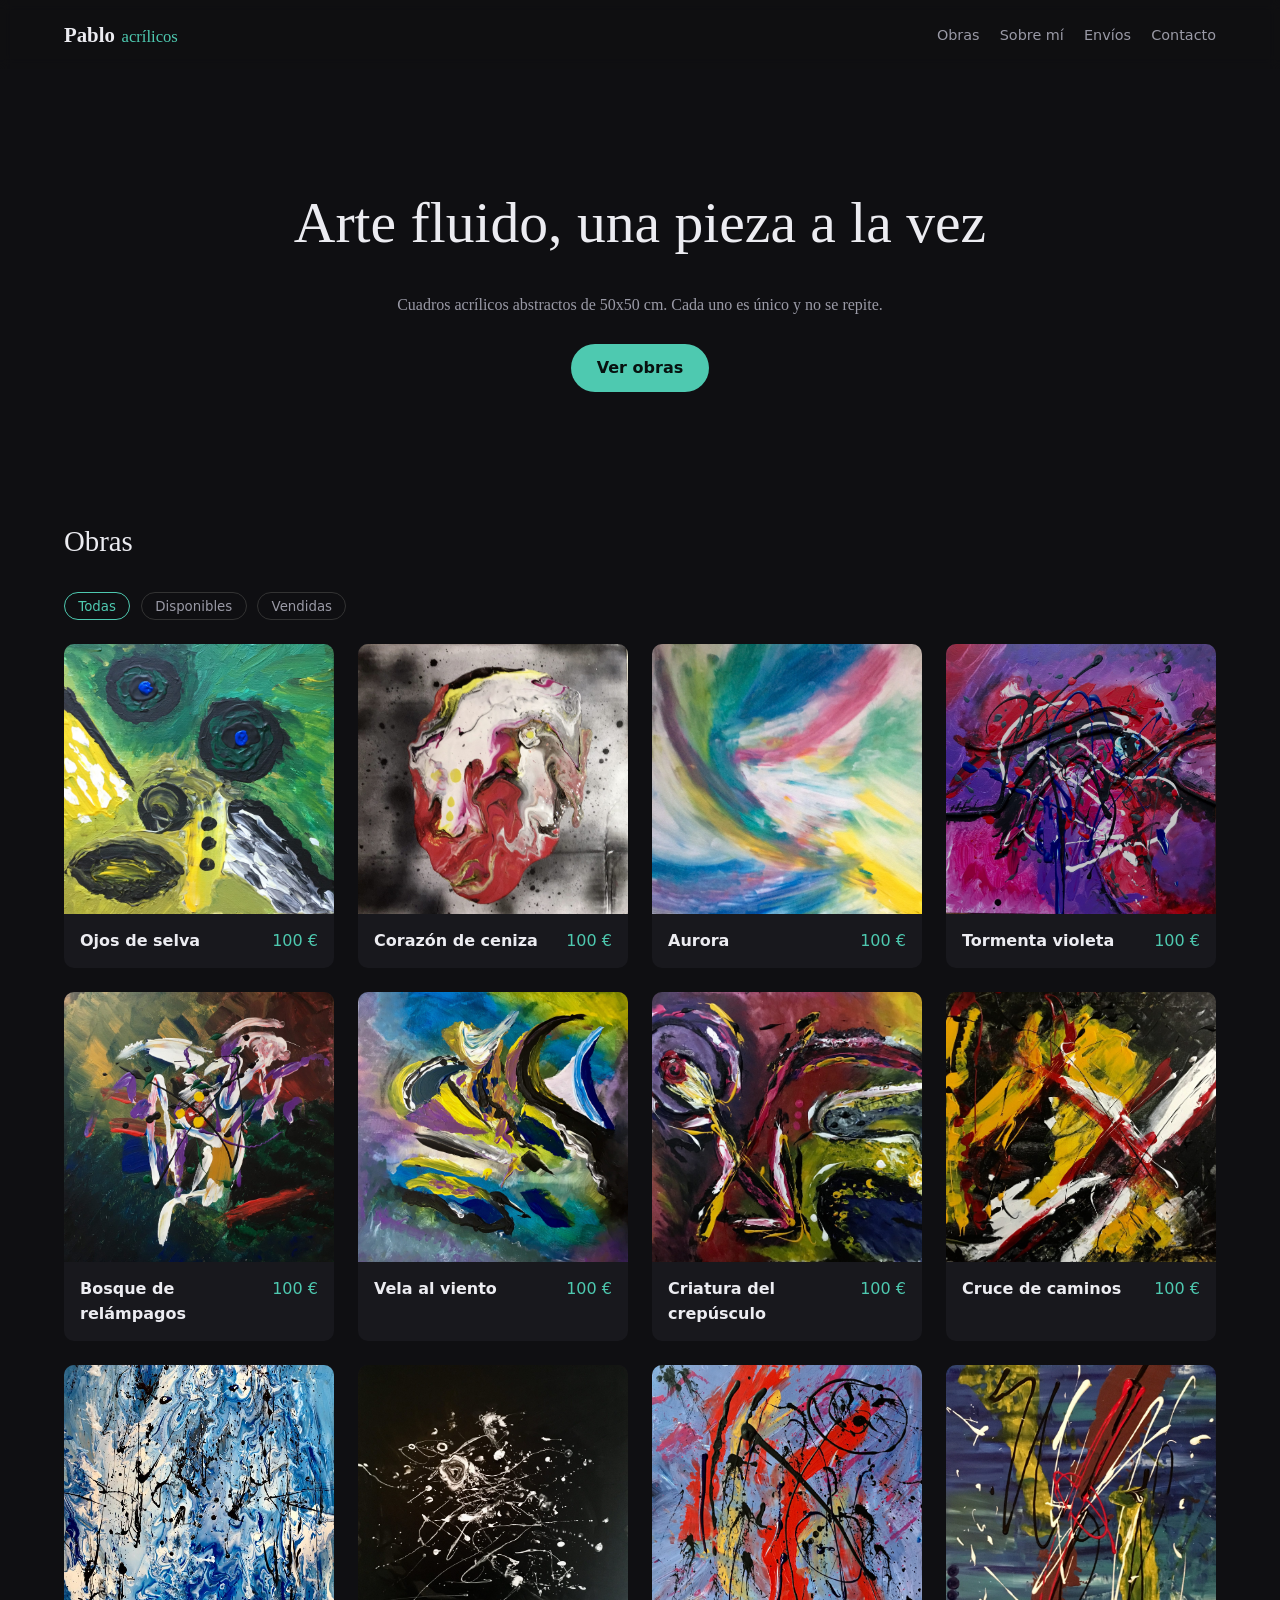
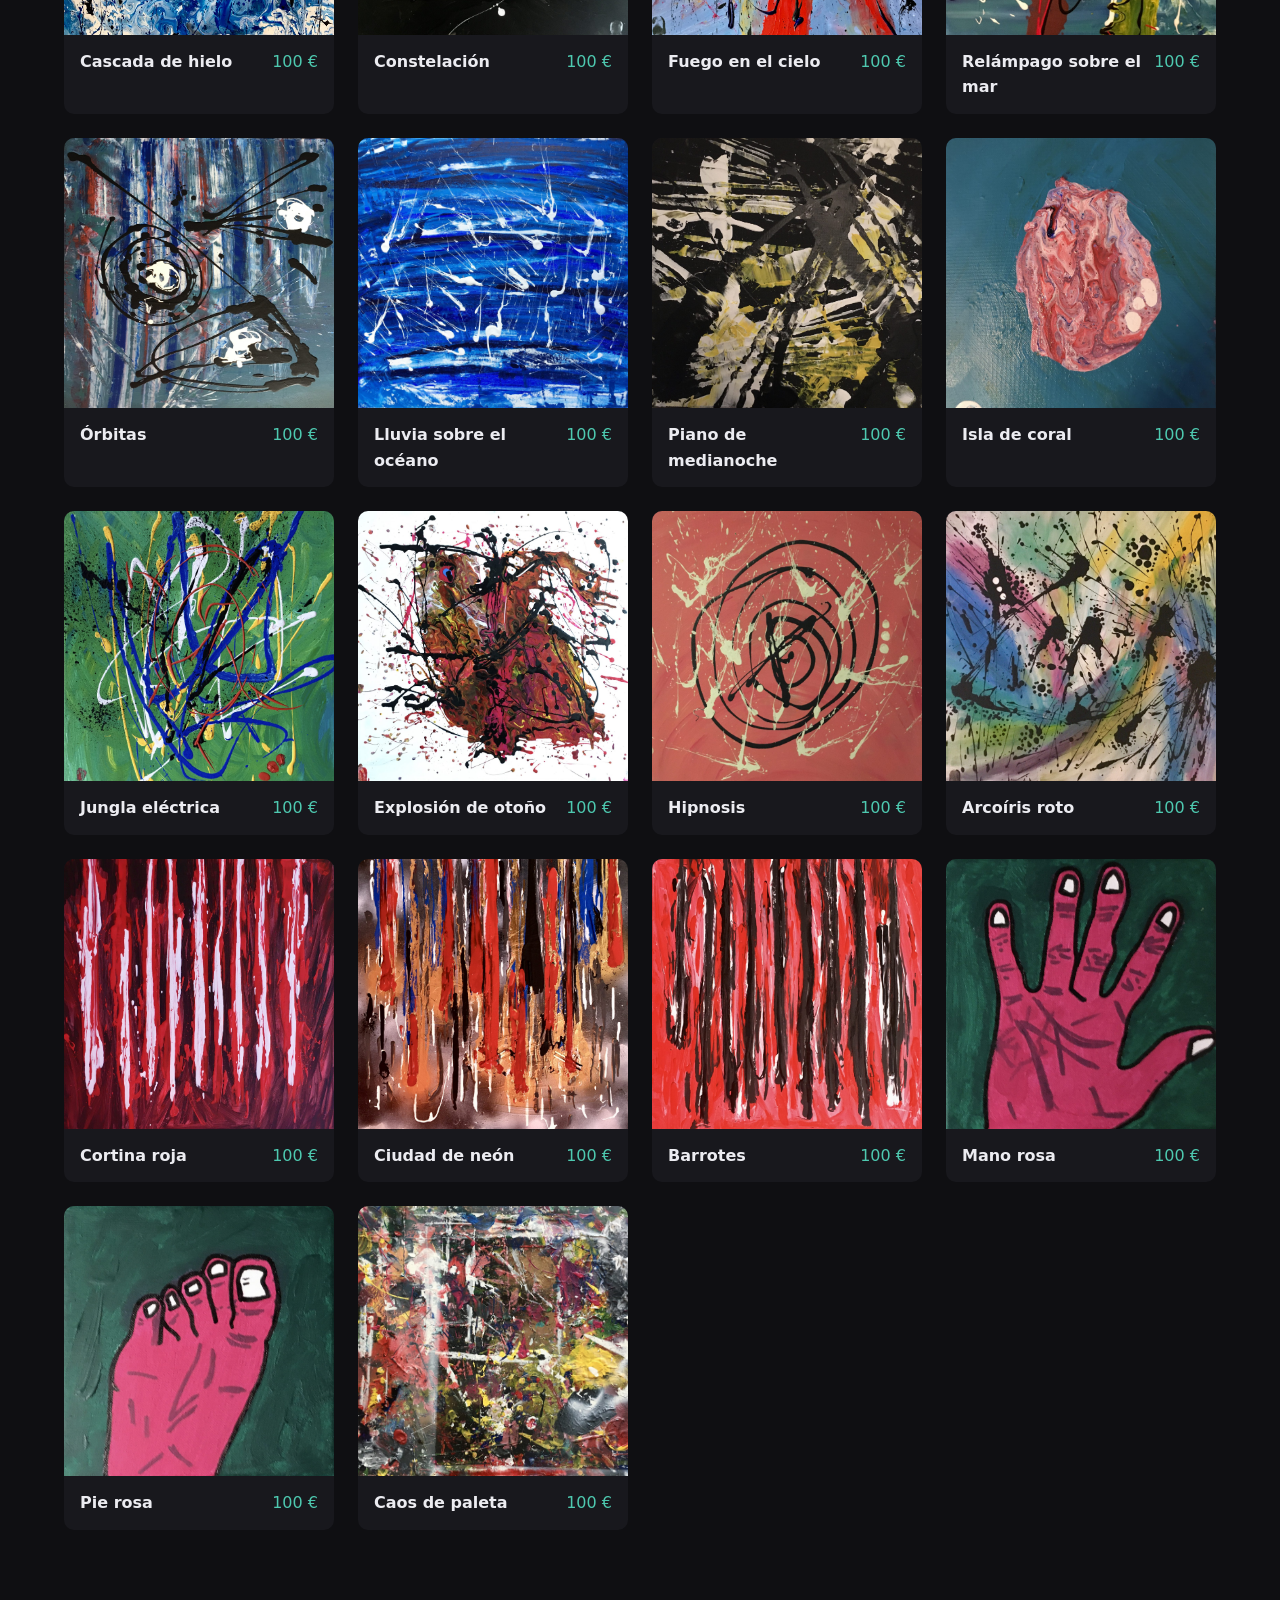
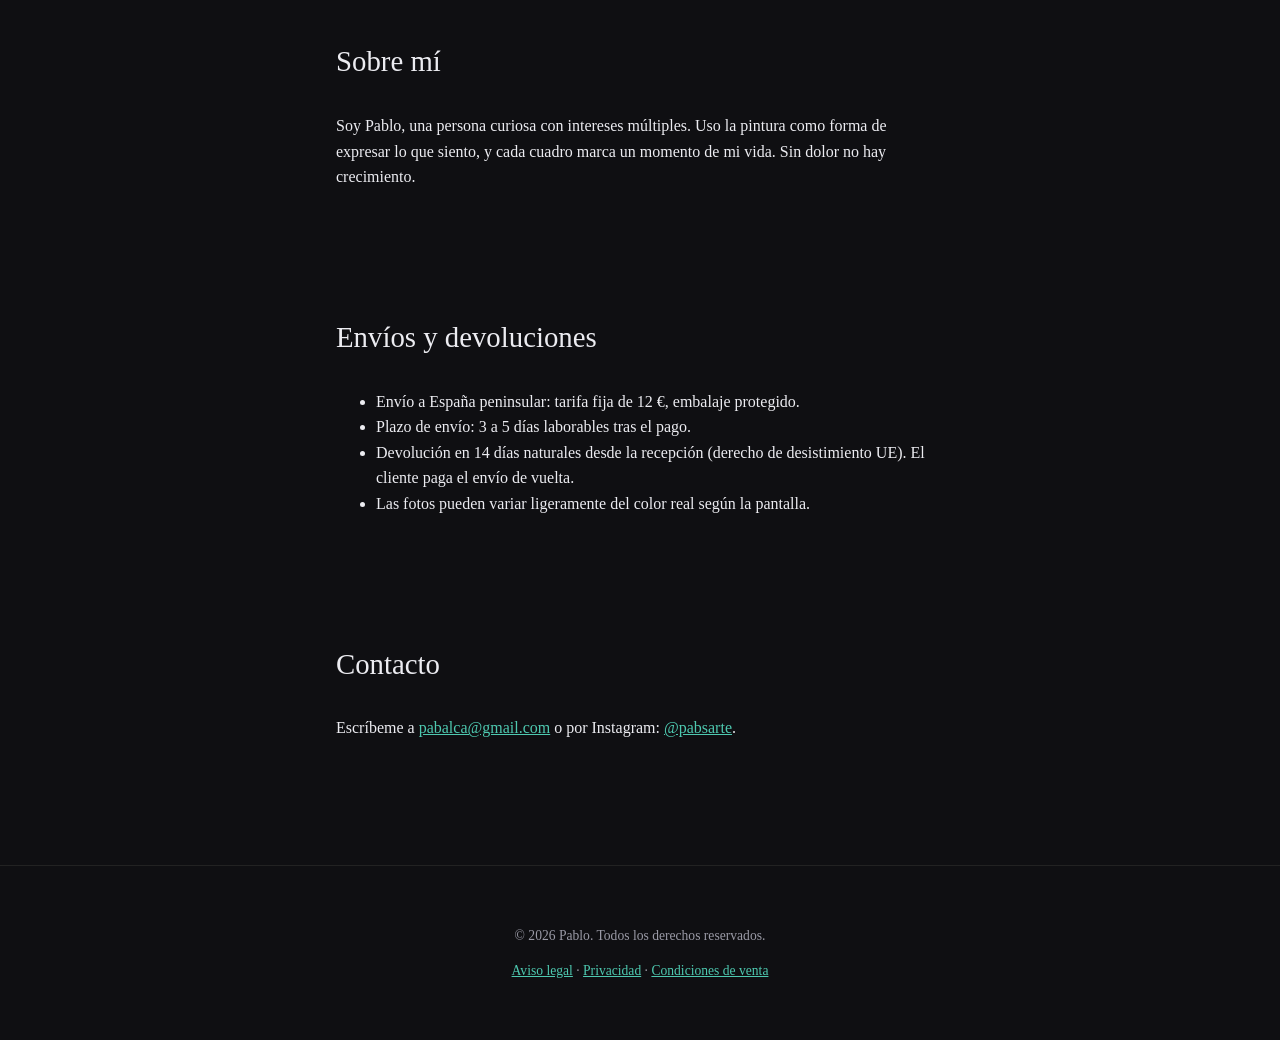
==== index.html @ dd4c33af "Web de cuadros" ====
<!doctype html>
<html lang="es">
<head>
<meta charset="utf-8">
<meta name="viewport" content="width=device-width,initial-scale=1">
<title>Pablo · Acrílicos abstractos y fluidos</title>
<meta name="description" content="Cuadros acrílicos abstractos y fluidos de 50x50 cm. Piezas únicas, hechas a mano.">
<link rel="stylesheet" href="style.css">
</head>
<body>
<header>
  <a class="logo" href="#">Pablo<span>acrílicos</span></a>
  <nav><a href="#obras">Obras</a><a href="#sobre">Sobre mí</a><a href="#envios">Envíos</a><a href="#contacto">Contacto</a></nav>
</header>

<section class="hero">
  <h1>Arte fluido, una pieza a la vez</h1>
  <p>Cuadros acrílicos abstractos de 50x50 cm. Cada uno es único y no se repite.</p>
  <a class="btn" href="#obras">Ver obras</a>
</section>

<section id="obras">
  <h2>Obras</h2>
  <div class="filtros">
    <button data-f="todas" class="on">Todas</button>
    <button data-f="disponible">Disponibles</button>
    <button data-f="vendido">Vendidas</button>
  </div>
  <div id="galeria" class="grid"></div>
</section>

<section id="sobre" class="narrow">
  <h2>Sobre mí</h2>
  <p>Soy Pablo, una persona curiosa con intereses múltiples. Uso la pintura como forma de expresar lo que siento, y cada cuadro marca un momento de mi vida. Sin dolor no hay crecimiento.</p>
</section>

<section id="envios" class="narrow">
  <h2>Envíos y devoluciones</h2>
  <ul>
    <li>Envío a España peninsular: tarifa fija de 12 €, embalaje protegido.</li>
    <li>Plazo de envío: 3 a 5 días laborables tras el pago.</li>
    <li>Devolución en 14 días naturales desde la recepción (derecho de desistimiento UE). El cliente paga el envío de vuelta.</li>
    <li>Las fotos pueden variar ligeramente del color real según la pantalla.</li>
  </ul>
</section>

<section id="contacto" class="narrow">
  <h2>Contacto</h2>
  <p>Escríbeme a <a href="mailto:pabalca@gmail.com">pabalca@gmail.com</a> o por Instagram: <a href="https://instagram.com/pabsarte" target="_blank" rel="noopener">@pabsarte</a>.</p>
</section>

<footer>
  <p>© <span id="y"></span> Pablo. Todos los derechos reservados.</p>
  <p><a href="aviso-legal.html">Aviso legal</a> · <a href="privacidad.html">Privacidad</a> · <a href="condiciones.html">Condiciones de venta</a></p>
</footer>

<div id="modal" class="modal" hidden>
  <div class="box">
    <button class="x" aria-label="Cerrar">×</button>
    <div id="m-img" class="img big"></div>
    <div class="info">
      <h3 id="m-titulo"></h3>
      <p id="m-det" class="det"></p>
      <p id="m-desc"></p>
      <p class="precio" id="m-precio"></p>
      <a id="m-btn" class="btn" href="#">Comprar</a>
    </div>
  </div>
</div>

<script src="obras.js"></script>
<script src="app.js"></script>
</body>
</html>
---- style.css ----
:root{--bg:#0f0f12;--fg:#ececf1;--mute:#9a9aa6;--acc:#4ec9b0;--card:#18181d}
*{box-sizing:border-box}
body{margin:0;background:var(--bg);color:var(--fg);font:16px/1.6 Georgia,serif}
a{color:var(--acc)}
header{display:flex;justify-content:space-between;align-items:center;padding:18px 5vw;position:sticky;top:0;background:#0f0f12ee;backdrop-filter:blur(6px);z-index:5}
.logo{font-size:1.3rem;color:var(--fg);text-decoration:none;font-weight:bold}
.logo span{color:var(--acc);font-weight:normal;margin-left:.4em;font-size:.8em}
nav a{margin-left:1.4em;color:var(--mute);text-decoration:none;font-family:system-ui,sans-serif;font-size:.9rem}
nav a:hover{color:var(--fg)}
.hero{text-align:center;padding:12vh 5vw 8vh}
.hero h1{font-size:clamp(2rem,6vw,3.6rem);margin:0 0 .4em;font-weight:normal}
.hero p{color:var(--mute);max-width:36em;margin:0 auto 1.6em}
.btn{display:inline-block;background:var(--acc);color:#07110f;padding:.7em 1.6em;border-radius:999px;text-decoration:none;font-family:system-ui,sans-serif;font-weight:600;border:0;cursor:pointer}
.btn.off{background:#333;color:#888;pointer-events:none}
section{padding:6vh 5vw}
section h2{font-weight:normal;font-size:1.8rem;margin:0 0 1em}
.narrow{max-width:46em;margin:0 auto}
.filtros{margin-bottom:1.5em}
.filtros button{background:none;border:1px solid #333;color:var(--mute);padding:.4em 1em;border-radius:999px;margin-right:.5em;cursor:pointer;font-family:system-ui,sans-serif}
.filtros .on{border-color:var(--acc);color:var(--acc)}
.grid{display:grid;grid-template-columns:repeat(auto-fill,minmax(250px,1fr));gap:24px}
.card{background:var(--card);border-radius:10px;overflow:hidden;cursor:pointer;transition:transform .2s}
.card:hover{transform:translateY(-4px)}
.img{aspect-ratio:1/1;background-size:cover;background-position:center;position:relative}
.card .meta{padding:14px 16px;display:flex;justify-content:space-between;align-items:baseline;font-family:system-ui,sans-serif}
.card h3{margin:0;font-size:1rem;font-weight:600}
.card .p{color:var(--acc)}
.tag{position:absolute;top:10px;left:10px;background:#000a;padding:.2em .8em;border-radius:999px;font-size:.75rem;font-family:system-ui,sans-serif}
.vendido .img{filter:grayscale(.5) brightness(.7)}
.vendido .p{color:var(--mute);text-decoration:line-through}
footer{text-align:center;padding:5vh 5vw;color:var(--mute);font-size:.85rem;border-top:1px solid #222;margin-top:6vh}
.modal{position:fixed;inset:0;background:#000d;display:flex;align-items:center;justify-content:center;padding:4vw;z-index:10}
.modal[hidden]{display:none}
.box{background:var(--card);border-radius:12px;max-width:900px;width:100%;display:grid;grid-template-columns:1fr 1fr;position:relative;overflow:hidden}
.box .info{padding:28px;font-family:system-ui,sans-serif}
.box h3{font-family:Georgia,serif;font-size:1.6rem;margin:0 0 .3em;font-weight:normal}
.det{color:var(--mute);font-size:.9rem}
.precio{font-size:1.5rem;color:var(--acc)}
.x{position:absolute;right:10px;top:6px;background:none;border:0;color:#fff;font-size:2rem;cursor:pointer;z-index:2}
@media(max-width:700px){.box{grid-template-columns:1fr}nav a{margin-left:.8em}}
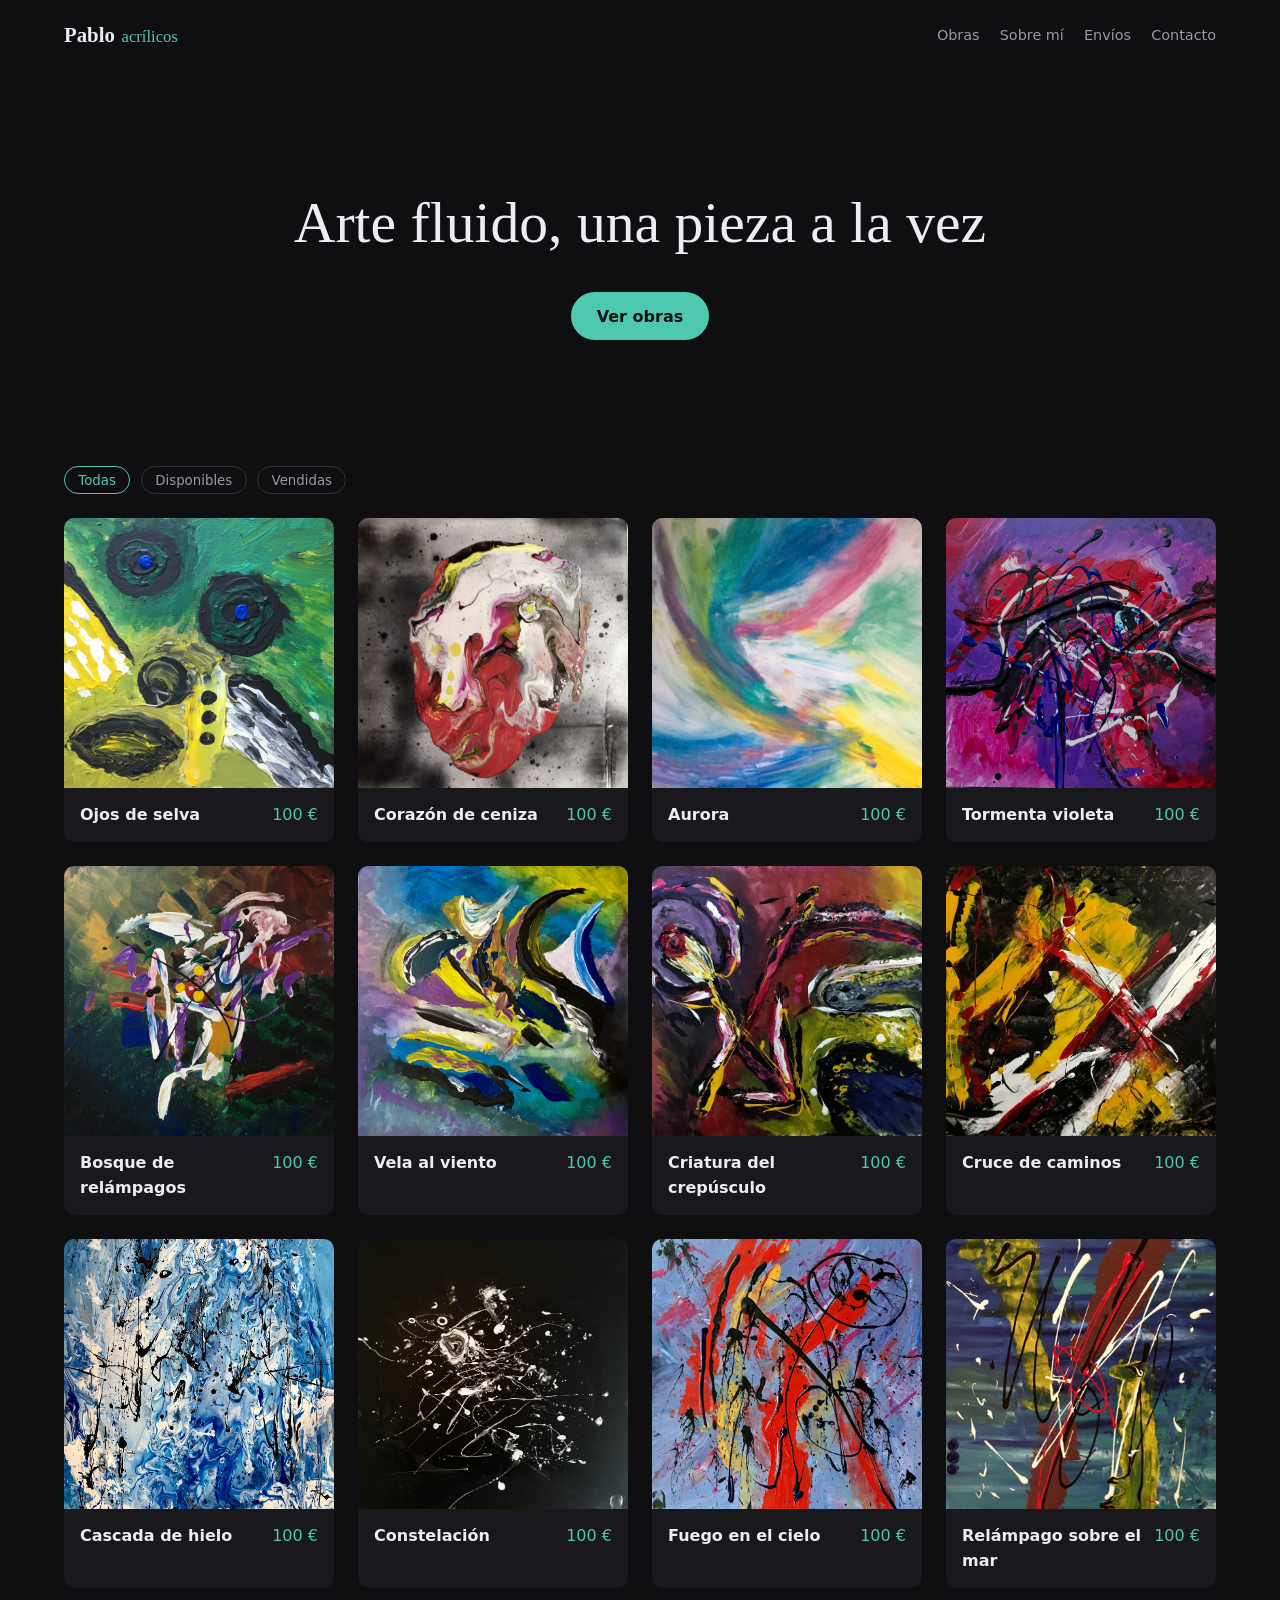
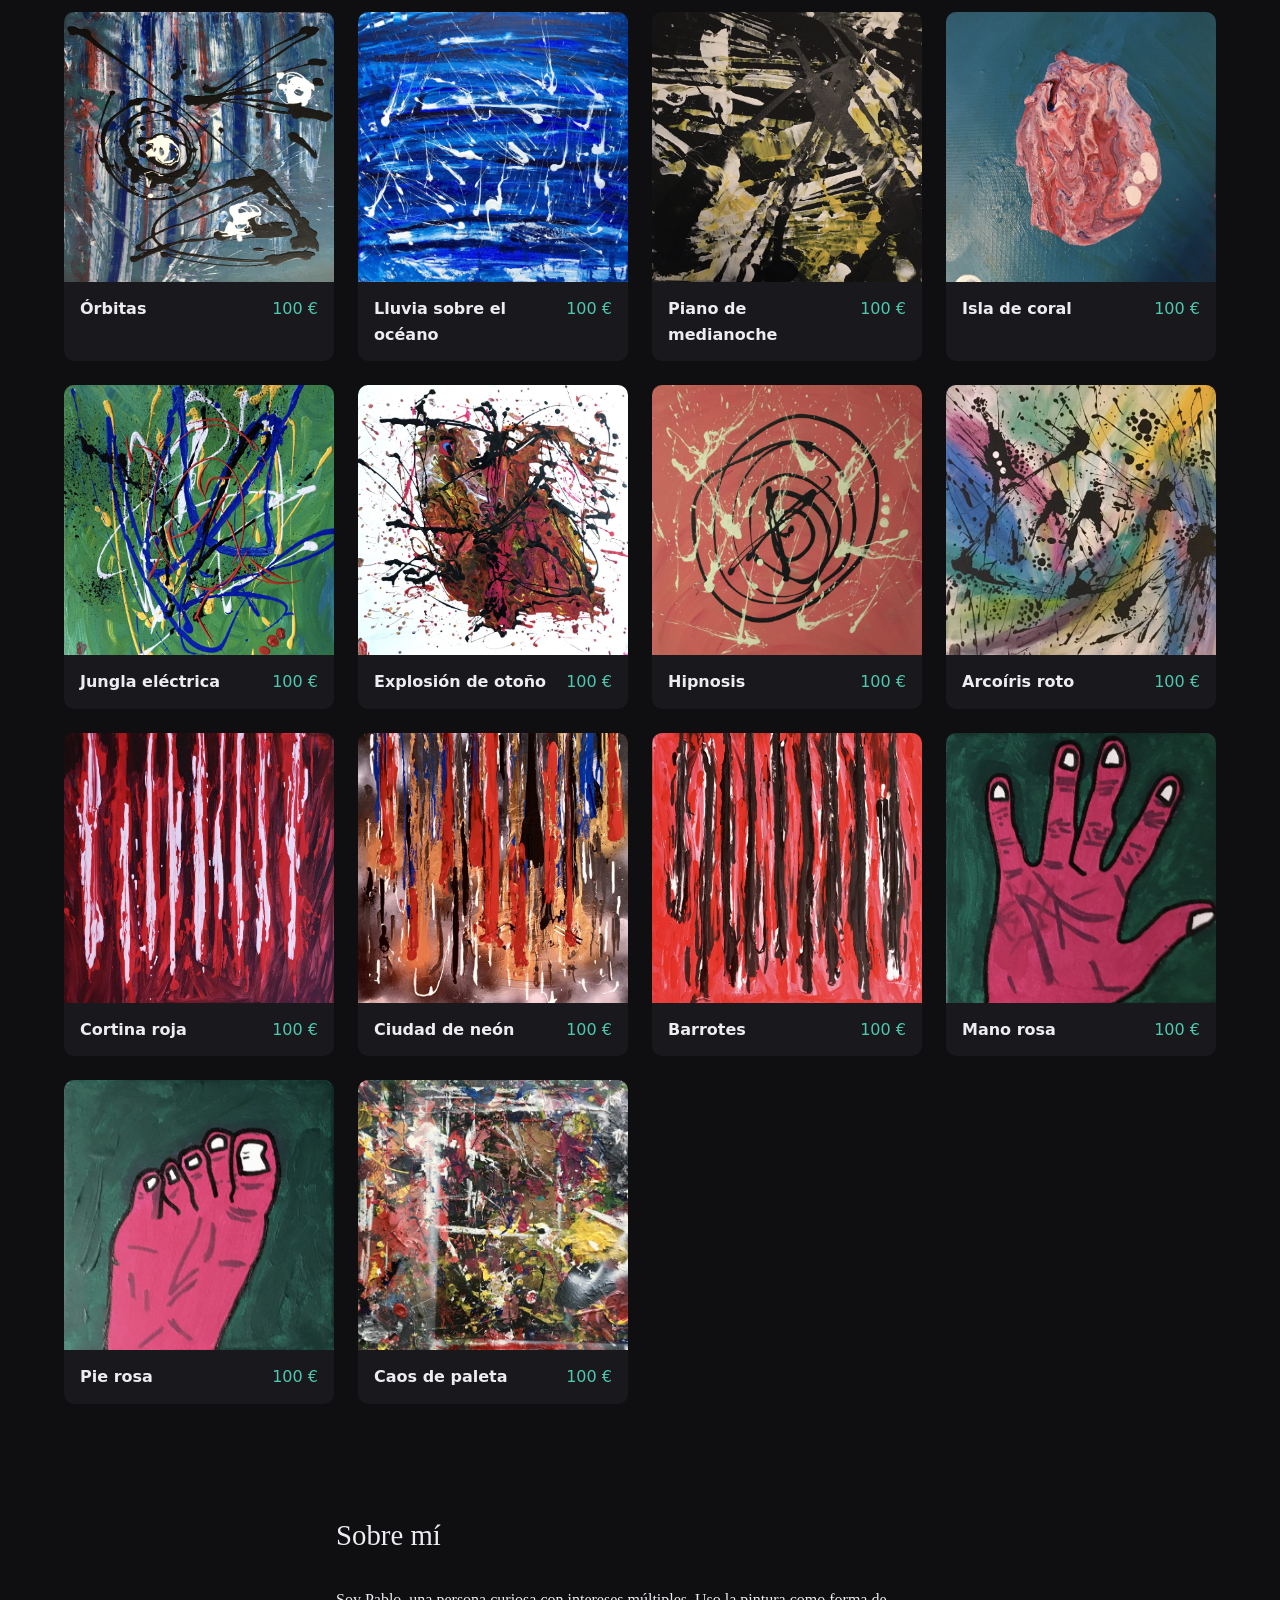
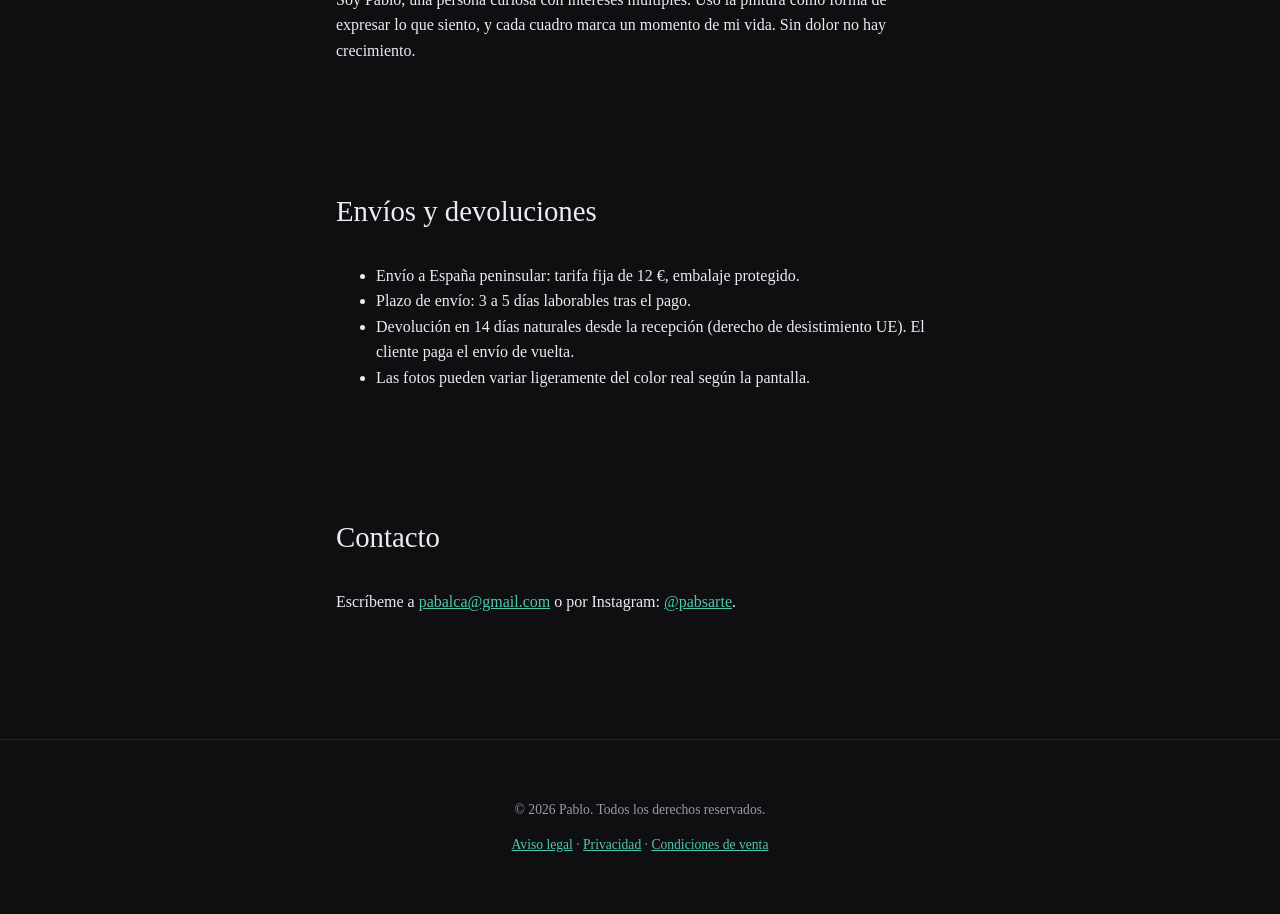
==== commit 4e6a33d4: "Panel de gestión y portada más limpia" ====
--- a/index.html
+++ b/index.html
@@ -15,12 +15,10 @@
 
 <section class="hero">
   <h1>Arte fluido, una pieza a la vez</h1>
-  <p>Cuadros acrílicos abstractos de 50x50 cm. Cada uno es único y no se repite.</p>
   <a class="btn" href="#obras">Ver obras</a>
 </section>
 
 <section id="obras">
-  <h2>Obras</h2>
   <div class="filtros">
     <button data-f="todas" class="on">Todas</button>
     <button data-f="disponible">Disponibles</button>
@@ -68,7 +66,7 @@
   </div>
 </div>
 
-<script src="obras.js"></script>
-<script src="app.js"></script>
+<script src="obras.js?v=3"></script>
+<script src="app.js?v=3"></script>
 </body>
 </html>
